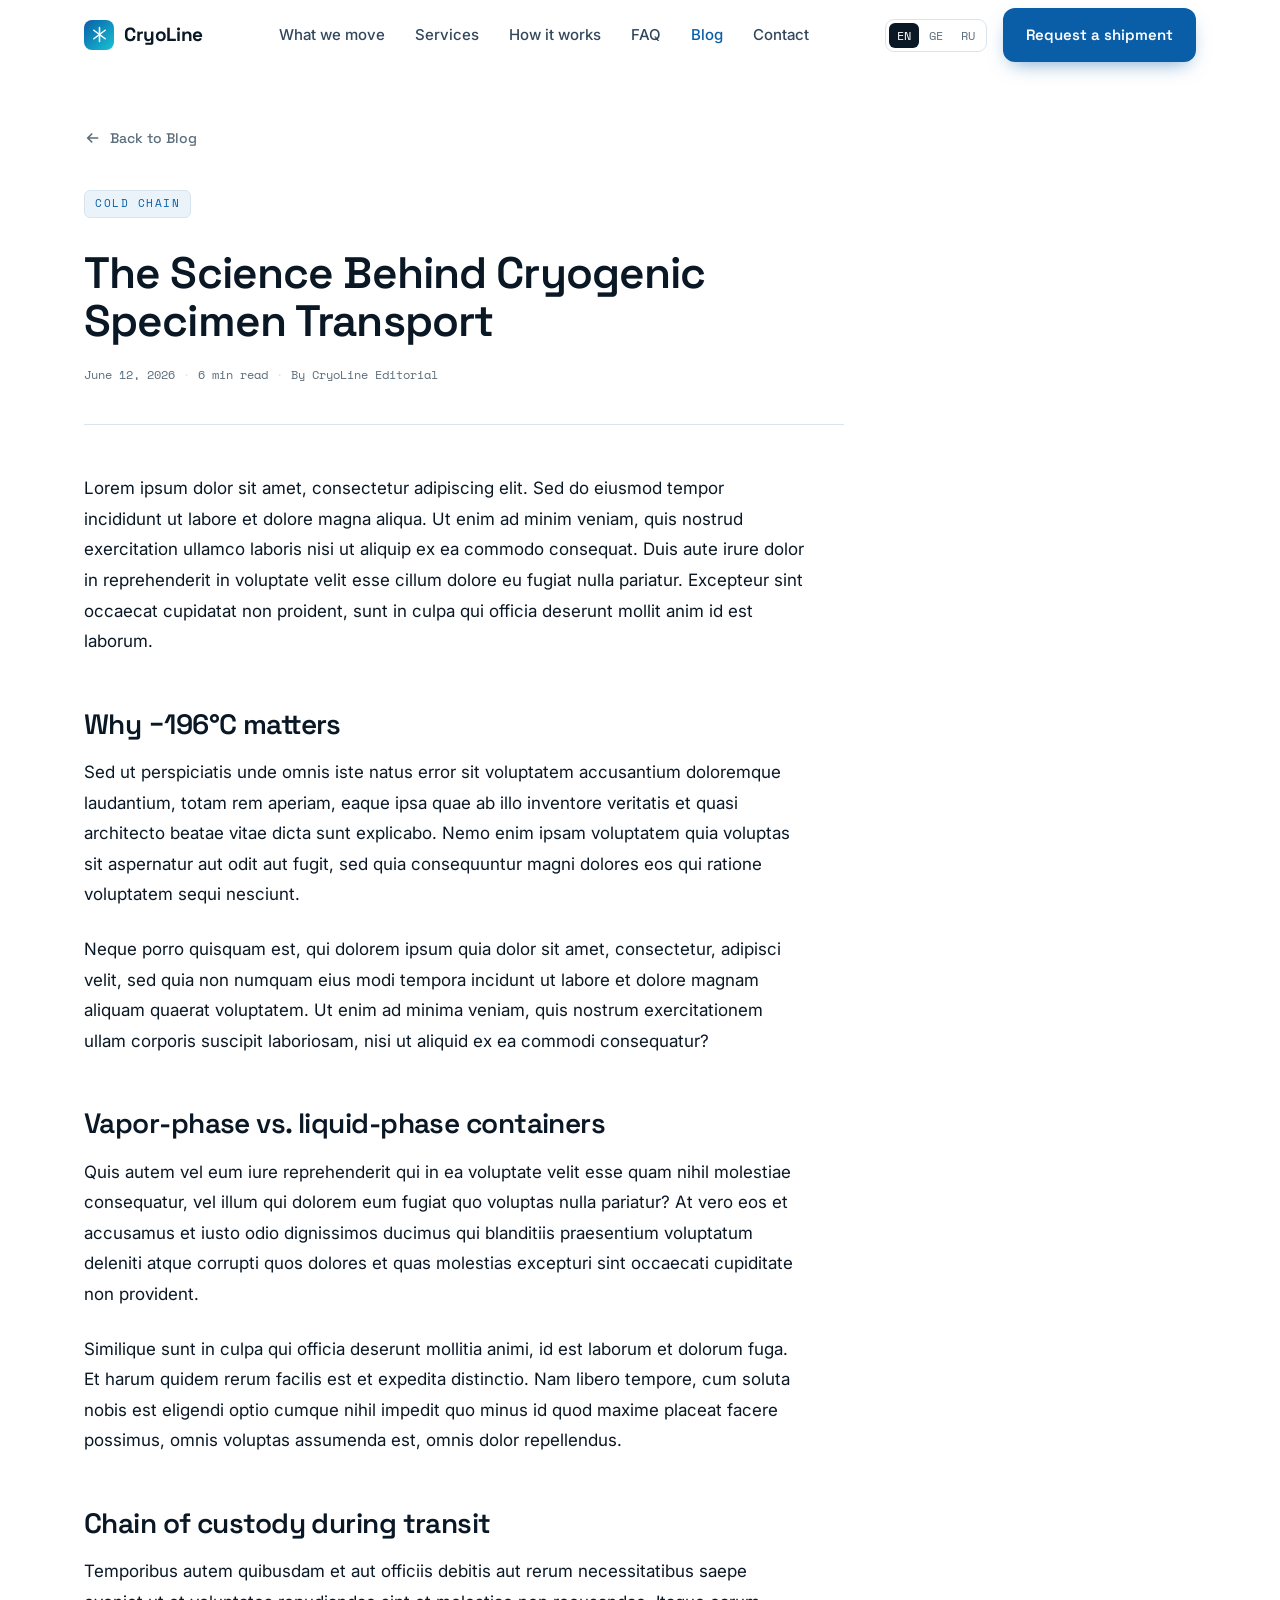
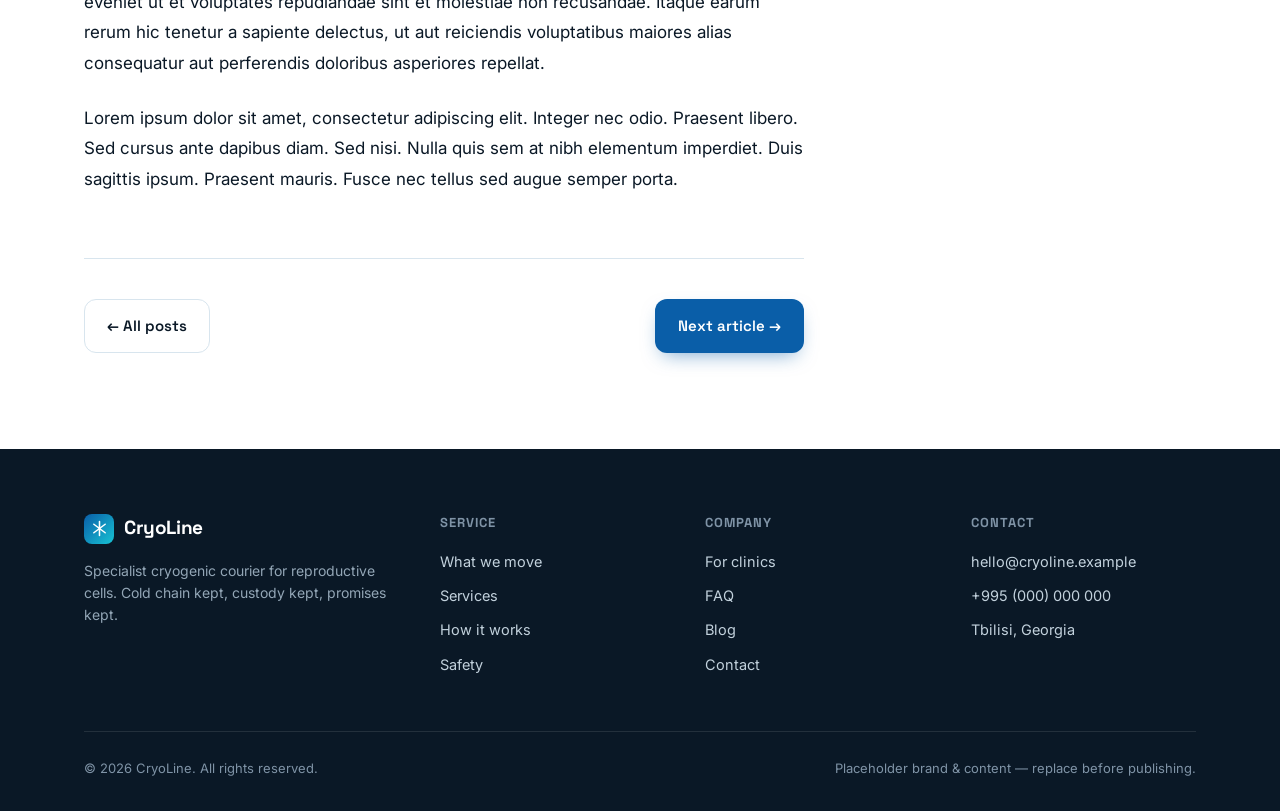
==== blog-post-1.html @ df9ee2a1 "Add blog section — listing page and 2 individual post pages" ====
<!DOCTYPE html>
<html lang="en">
<head>
<meta charset="UTF-8">
<meta name="viewport" content="width=device-width, initial-scale=1.0">
<title>The Science Behind Cryogenic Specimen Transport — CryoLine</title>
<meta name="description" content="An in-depth look at how vapor-phase nitrogen dry shippers maintain −196°C across international borders.">
<link rel="preconnect" href="https://fonts.googleapis.com">
<link rel="preconnect" href="https://fonts.gstatic.com" crossorigin>
<link href="https://fonts.googleapis.com/css2?family=Space+Grotesk:wght@400;500;600;700&family=Inter:wght@400;500;600&family=Space+Mono:wght@400;700&display=swap" rel="stylesheet">
<link rel="stylesheet" href="style.css">
<link rel="stylesheet" href="blog.css">
</head>
<body>

<!-- NAV -->
<header class="nav" id="nav">
  <div class="wrap nav-inner">
    <a href="index.html" class="logo">
      <span class="mark"><svg viewBox="0 0 24 24" fill="none" stroke="#fff" stroke-width="2.2" stroke-linecap="round"><path d="M12 2v20M4 6l16 12M20 6L4 18"/></svg></span>
      CryoLine
    </a>
    <nav class="nav-links" id="navlinks">
      <a href="index.html#move">What we move</a>
      <a href="index.html#services">Services</a>
      <a href="index.html#how">How it works</a>
      <a href="index.html#faq">FAQ</a>
      <a href="blog.html" class="nav-active">Blog</a>
      <a href="index.html#contact">Contact</a>
    </nav>
    <div class="nav-right">
      <div class="lang">
        <button type="button" class="on">EN</button><button type="button">GE</button><button type="button">RU</button>
      </div>
      <a href="index.html#contact" class="btn btn-primary">Request a shipment</a>
      <button type="button" class="burger" id="burger" aria-label="Menu"><span></span><span></span><span></span></button>
    </div>
  </div>
</header>

<!-- POST -->
<main class="post-wrap">
  <div class="wrap">

    <a href="blog.html" class="post-back">
      <svg viewBox="0 0 24 24" fill="none" stroke="currentColor" stroke-width="2.2"><path d="M19 12H5M11 6l-6 6 6 6"/></svg>
      Back to Blog
    </a>

    <header class="post-header">
      <span class="blog-tag">Cold Chain</span>
      <h1>The Science Behind Cryogenic Specimen Transport</h1>
      <div class="blog-meta">
        <span>June 12, 2026</span>
        <span class="meta-sep">·</span>
        <span>6 min read</span>
        <span class="meta-sep">·</span>
        <span>By CryoLine Editorial</span>
      </div>
    </header>

    <div class="post-body">

      <p>Lorem ipsum dolor sit amet, consectetur adipiscing elit. Sed do eiusmod tempor incididunt ut labore et dolore magna aliqua. Ut enim ad minim veniam, quis nostrud exercitation ullamco laboris nisi ut aliquip ex ea commodo consequat. Duis aute irure dolor in reprehenderit in voluptate velit esse cillum dolore eu fugiat nulla pariatur. Excepteur sint occaecat cupidatat non proident, sunt in culpa qui officia deserunt mollit anim id est laborum.</p>

      <h2>Why −196°C matters</h2>

      <p>Sed ut perspiciatis unde omnis iste natus error sit voluptatem accusantium doloremque laudantium, totam rem aperiam, eaque ipsa quae ab illo inventore veritatis et quasi architecto beatae vitae dicta sunt explicabo. Nemo enim ipsam voluptatem quia voluptas sit aspernatur aut odit aut fugit, sed quia consequuntur magni dolores eos qui ratione voluptatem sequi nesciunt.</p>

      <p>Neque porro quisquam est, qui dolorem ipsum quia dolor sit amet, consectetur, adipisci velit, sed quia non numquam eius modi tempora incidunt ut labore et dolore magnam aliquam quaerat voluptatem. Ut enim ad minima veniam, quis nostrum exercitationem ullam corporis suscipit laboriosam, nisi ut aliquid ex ea commodi consequatur?</p>

      <h2>Vapor-phase vs. liquid-phase containers</h2>

      <p>Quis autem vel eum iure reprehenderit qui in ea voluptate velit esse quam nihil molestiae consequatur, vel illum qui dolorem eum fugiat quo voluptas nulla pariatur? At vero eos et accusamus et iusto odio dignissimos ducimus qui blanditiis praesentium voluptatum deleniti atque corrupti quos dolores et quas molestias excepturi sint occaecati cupiditate non provident.</p>

      <p>Similique sunt in culpa qui officia deserunt mollitia animi, id est laborum et dolorum fuga. Et harum quidem rerum facilis est et expedita distinctio. Nam libero tempore, cum soluta nobis est eligendi optio cumque nihil impedit quo minus id quod maxime placeat facere possimus, omnis voluptas assumenda est, omnis dolor repellendus.</p>

      <h2>Chain of custody during transit</h2>

      <p>Temporibus autem quibusdam et aut officiis debitis aut rerum necessitatibus saepe eveniet ut et voluptates repudiandae sint et molestiae non recusandae. Itaque earum rerum hic tenetur a sapiente delectus, ut aut reiciendis voluptatibus maiores alias consequatur aut perferendis doloribus asperiores repellat.</p>

      <p>Lorem ipsum dolor sit amet, consectetur adipiscing elit. Integer nec odio. Praesent libero. Sed cursus ante dapibus diam. Sed nisi. Nulla quis sem at nibh elementum imperdiet. Duis sagittis ipsum. Praesent mauris. Fusce nec tellus sed augue semper porta.</p>

    </div>

    <div class="post-footer-nav">
      <a href="blog.html" class="btn btn-ghost">← All posts</a>
      <a href="blog-post-2.html" class="btn btn-primary">Next article →</a>
    </div>

  </div>
</main>

<!-- FOOTER -->
<footer>
  <div class="wrap">
    <div class="foot-top">
      <div class="foot-brand">
        <a href="index.html" class="logo"><span class="mark"><svg viewBox="0 0 24 24" fill="none" stroke="#fff" stroke-width="2.2" stroke-linecap="round"><path d="M12 2v20M4 6l16 12M20 6L4 18"/></svg></span>CryoLine</a>
        <p>Specialist cryogenic courier for reproductive cells. Cold chain kept, custody kept, promises kept.</p>
      </div>
      <div class="foot-col">
        <h4>Service</h4>
        <a href="index.html#move">What we move</a><a href="index.html#services">Services</a><a href="index.html#how">How it works</a><a href="index.html#safety">Safety</a>
      </div>
      <div class="foot-col">
        <h4>Company</h4>
        <a href="index.html#partner">For clinics</a><a href="index.html#faq">FAQ</a><a href="blog.html">Blog</a><a href="index.html#contact">Contact</a>
      </div>
      <div class="foot-col">
        <h4>Contact</h4>
        <a href="mailto:hello@cryoline.example">hello@cryoline.example</a><a href="#">+995 (000) 000 000</a><a href="#">Tbilisi, Georgia</a>
      </div>
    </div>
    <div class="foot-bot">
      <span>© 2026 CryoLine. All rights reserved.</span>
      <span>Placeholder brand &amp; content — replace before publishing.</span>
    </div>
  </div>
</footer>

<script src="script.js"></script>
</body>
</html>
---- style.css ----
:root{
  --ink:#0A1826;
  --navy:#0E2740;
  --blue:#0A5EA8;
  --blue-600:#0a4f8f;
  --cyan:#17C3D4;
  --green:#17B26A;
  --ice:#EAF3F9;
  --ice-2:#F5FAFD;
  --line:#D8E5EE;
  --muted:#5C6E7C;
  --white:#ffffff;
  --shadow:0 1px 2px rgba(10,24,38,.04), 0 12px 32px -12px rgba(10,24,38,.14);
  --shadow-lg:0 24px 60px -24px rgba(10,24,38,.35);
  --r:16px;
  --maxw:1160px;
  --sans:'Inter',system-ui,-apple-system,sans-serif;
  --disp:'Space Grotesk',var(--sans);
  --mono:'Space Mono',ui-monospace,monospace;
}
*{box-sizing:border-box;margin:0;padding:0}
html{scroll-behavior:smooth}
@media (prefers-reduced-motion:reduce){html{scroll-behavior:auto}*{animation:none!important;transition:none!important}}
body{font-family:var(--sans);color:var(--ink);background:var(--white);line-height:1.6;-webkit-font-smoothing:antialiased}
a{color:inherit;text-decoration:none}
img{max-width:100%;display:block}
.wrap{max-width:var(--maxw);margin:0 auto;padding:0 24px}
.section{padding:96px 0}
.eyebrow{font-family:var(--mono);font-size:12px;letter-spacing:.16em;text-transform:uppercase;color:var(--blue);display:inline-flex;align-items:center;gap:8px}
.eyebrow::before{content:"";width:22px;height:1px;background:var(--cyan)}
h1,h2,h3{font-family:var(--disp);font-weight:600;line-height:1.08;letter-spacing:-.02em;color:var(--ink)}
h2{font-size:clamp(28px,4vw,42px)}
.lead{font-size:19px;color:var(--muted);max-width:56ch}
.btn{display:inline-flex;align-items:center;gap:9px;font-family:var(--disp);font-weight:600;font-size:15px;padding:14px 22px;border-radius:12px;border:1px solid transparent;cursor:pointer;transition:transform .15s ease,box-shadow .2s ease,background .2s ease;white-space:nowrap}
.btn:focus-visible{outline:3px solid var(--cyan);outline-offset:2px}
.btn-primary{background:var(--blue);color:#fff;box-shadow:0 8px 20px -8px rgba(10,94,168,.6)}
.btn-primary:hover{background:var(--blue-600);transform:translateY(-1px)}
.btn-ghost{background:transparent;color:var(--ink);border-color:var(--line)}
.btn-ghost:hover{border-color:var(--blue);color:var(--blue)}
.btn-lg{padding:16px 26px;font-size:16px}

/* NAV */
header.nav{position:sticky;top:0;z-index:50;background:rgba(255,255,255,.72);backdrop-filter:blur(14px);border-bottom:1px solid transparent;transition:border-color .3s,box-shadow .3s}
header.nav.scrolled{border-color:var(--line);box-shadow:0 6px 24px -18px rgba(10,24,38,.4)}
.nav-inner{display:flex;align-items:center;justify-content:space-between;height:70px}
.logo{display:flex;align-items:center;gap:10px;font-family:var(--disp);font-weight:700;font-size:19px;letter-spacing:-.02em}
.logo .mark{width:30px;height:30px;border-radius:8px;background:linear-gradient(135deg,var(--blue),var(--cyan));display:grid;place-items:center;flex:none}
.logo .mark svg{width:17px;height:17px}
.nav-links{display:flex;align-items:center;gap:30px}
.nav-links a{font-size:15px;font-weight:500;color:var(--navy);opacity:.85;transition:opacity .2s}
.nav-links a:hover{opacity:1;color:var(--blue)}
.nav-right{display:flex;align-items:center;gap:16px}
.lang{display:flex;gap:2px;font-family:var(--mono);font-size:12px;border:1px solid var(--line);border-radius:9px;padding:3px;background:#fff}
.lang button{font-family:var(--mono);font-size:12px;border:0;background:transparent;color:var(--muted);padding:4px 8px;border-radius:6px;cursor:pointer}
.lang button.on{background:var(--ink);color:#fff}
.burger{display:none;background:none;border:1px solid var(--line);border-radius:10px;width:42px;height:42px;cursor:pointer}
.burger span{display:block;width:18px;height:2px;background:var(--ink);margin:3px auto;transition:.25s}

/* HERO */
.hero{position:relative;background:
    radial-gradient(120% 90% at 85% -10%, rgba(23,195,212,.10), transparent 55%),
    linear-gradient(180deg,#fff, var(--ice-2));overflow:hidden}
.hero .wrap{display:grid;grid-template-columns:1.05fr .95fr;gap:56px;align-items:center;padding-top:80px;padding-bottom:96px}
.hero h1{font-size:clamp(34px,5.2vw,60px)}
.hero h1 em{font-style:normal;color:var(--blue);position:relative}
.hero p.lead{margin-top:22px}
.hero-cta{display:flex;gap:14px;margin-top:32px;flex-wrap:wrap}
.trust{display:flex;gap:26px;margin-top:38px;flex-wrap:wrap}
.trust .t{display:flex;align-items:center;gap:9px;font-size:13.5px;font-weight:500;color:var(--navy)}
.trust .t svg{width:18px;height:18px;color:var(--green);flex:none}

/* Instrument card (signature) */
.instrument{background:var(--ink);border-radius:22px;padding:26px;color:#fff;box-shadow:var(--shadow-lg);position:relative;overflow:hidden}
.instrument::after{content:"";position:absolute;inset:0;background:radial-gradient(80% 60% at 80% 0%,rgba(23,195,212,.16),transparent 60%);pointer-events:none}
.inst-top{display:flex;justify-content:space-between;align-items:center;font-family:var(--mono);font-size:11px;letter-spacing:.14em;color:#7f93a6;text-transform:uppercase}
.pill-live{display:inline-flex;align-items:center;gap:7px;color:#9fe9c4}
.dot{width:7px;height:7px;border-radius:50%;background:var(--green);box-shadow:0 0 0 0 rgba(23,178,106,.6);animation:pulse 2s infinite}
@keyframes pulse{0%{box-shadow:0 0 0 0 rgba(23,178,106,.55)}70%{box-shadow:0 0 0 9px rgba(23,178,106,0)}100%{box-shadow:0 0 0 0 rgba(23,178,106,0)}}
.readout{margin:20px 0 6px;display:flex;align-items:baseline;gap:12px}
.readout .temp{font-family:var(--mono);font-weight:700;font-size:clamp(38px,7vw,56px);letter-spacing:-.02em;color:#eafcff}
.readout .unit{font-family:var(--mono);color:#7f93a6;font-size:14px}
.inst-sub{font-family:var(--mono);font-size:12px;color:#8aa0b2}
.chart{margin:18px 0 14px}
.chart svg{width:100%;height:64px;display:block}
.spark{fill:none;stroke:var(--cyan);stroke-width:2.5;stroke-linecap:round;stroke-linejoin:round;filter:drop-shadow(0 0 6px rgba(23,195,212,.5))}
.spark-draw{stroke-dasharray:1000;stroke-dashoffset:1000;animation:draw 2.2s ease forwards .3s}
@keyframes draw{to{stroke-dashoffset:0}}
.waypts{display:flex;justify-content:space-between;border-top:1px solid rgba(255,255,255,.08);padding-top:16px;margin-top:4px}
.waypts .wp{font-family:var(--mono);font-size:10.5px;color:#7f93a6;text-align:center;flex:1;position:relative}
.waypts .wp b{display:block;color:#dfeaf2;font-size:11px;letter-spacing:.04em;margin-top:3px}
.waypts .wp::before{content:"";position:absolute;top:-10px;left:50%;transform:translateX(-50%);width:8px;height:8px;border-radius:50%;background:var(--cyan);box-shadow:0 0 0 3px rgba(23,195,212,.18)}

/* STATS strip */
.stats{background:var(--ink);color:#fff}
.stats .wrap{display:grid;grid-template-columns:repeat(4,1fr);gap:24px;padding:40px 24px}
.stat b{font-family:var(--disp);font-size:clamp(28px,4vw,40px);font-weight:700;letter-spacing:-.02em;display:block}
.stat b .u{color:var(--cyan)}
.stat span{font-size:13.5px;color:#93a6b6}

/* SECTION HEAD */
.shead{max-width:640px;margin-bottom:52px}
.shead h2{margin-top:16px}
.shead p{margin-top:16px;color:var(--muted);font-size:18px}
.center{margin-left:auto;margin-right:auto;text-align:center}

/* WHAT WE MOVE */
.move-grid{display:grid;grid-template-columns:repeat(3,1fr);gap:22px}
.move-card{background:#fff;border:1px solid var(--line);border-radius:var(--r);padding:28px;transition:transform .2s,box-shadow .2s,border-color .2s}
.move-card:hover{transform:translateY(-4px);box-shadow:var(--shadow);border-color:transparent}
.move-card .ic{width:52px;height:52px;border-radius:13px;background:var(--ice);display:grid;place-items:center;margin-bottom:18px;color:var(--blue)}
.move-card .ic svg{width:26px;height:26px}
.move-card h3{font-size:20px;margin-bottom:8px}
.move-card p{color:var(--muted);font-size:15px}
.move-card .spec{font-family:var(--mono);font-size:12px;color:var(--blue);margin-top:14px;padding-top:14px;border-top:1px solid var(--line)}

/* SERVICES */
.services{background:var(--ice-2)}
.svc-grid{display:grid;grid-template-columns:repeat(3,1fr);gap:1px;background:var(--line);border:1px solid var(--line);border-radius:var(--r);overflow:hidden}
.svc{background:#fff;padding:34px 30px;transition:background .2s}
.svc:hover{background:var(--ice-2)}
.svc .ic{color:var(--blue);margin-bottom:16px}
.svc .ic svg{width:28px;height:28px}
.svc h3{font-size:18px;margin-bottom:8px}
.svc p{color:var(--muted);font-size:14.5px}

/* HOW IT WORKS */
.steps{display:grid;grid-template-columns:repeat(5,1fr);gap:0;position:relative}
.steps::before{content:"";position:absolute;top:26px;left:8%;right:8%;height:2px;background:linear-gradient(90deg,var(--blue),var(--cyan));opacity:.35}
.step{position:relative;padding:0 14px;text-align:center}
.step .num{width:54px;height:54px;border-radius:50%;background:#fff;border:2px solid var(--blue);color:var(--blue);font-family:var(--mono);font-weight:700;font-size:18px;display:grid;place-items:center;margin:0 auto 20px;position:relative;z-index:1}
.step h3{font-size:16.5px;margin-bottom:7px}
.step p{font-size:13.5px;color:var(--muted)}

/* SAFETY (dark) */
.safety{background:var(--ink);color:#fff}
.safety .eyebrow{color:var(--cyan)}
.safety .eyebrow::before{background:var(--cyan)}
.safety h2{color:#fff}
.safety .shead p{color:#9fb2c1}
.safe-grid{display:grid;grid-template-columns:repeat(3,1fr);gap:20px;margin-top:8px}
.safe-card{background:rgba(255,255,255,.04);border:1px solid rgba(255,255,255,.09);border-radius:var(--r);padding:28px}
.safe-card .tag{font-family:var(--mono);font-size:11px;letter-spacing:.12em;color:var(--cyan);text-transform:uppercase}
.safe-card h3{color:#fff;font-size:19px;margin:12px 0 10px}
.safe-card p{color:#9fb2c1;font-size:14.5px}
.safe-card ul{list-style:none;margin-top:14px;display:grid;gap:9px}
.safe-card li{font-size:13.5px;color:#c7d5e0;display:flex;gap:9px;align-items:flex-start}
.safe-card li svg{width:16px;height:16px;color:var(--cyan);flex:none;margin-top:3px}

/* FAQ */
.faq-list{max-width:820px;margin:0 auto;border-top:1px solid var(--line)}
.faq-item{border-bottom:1px solid var(--line)}
.faq-q{width:100%;text-align:left;background:none;border:0;cursor:pointer;padding:24px 4px;display:flex;justify-content:space-between;align-items:center;gap:20px;font-family:var(--disp);font-weight:600;font-size:18px;color:var(--ink)}
.faq-q:focus-visible{outline:2px solid var(--cyan);outline-offset:2px;border-radius:6px}
.faq-q .chev{flex:none;width:24px;height:24px;border-radius:50%;border:1px solid var(--line);display:grid;place-items:center;transition:transform .25s,background .2s,border-color .2s}
.faq-item.open .chev{transform:rotate(45deg);background:var(--blue);border-color:var(--blue);color:#fff}
.faq-q .chev svg{width:13px;height:13px}
.faq-a{max-height:0;overflow:hidden;transition:max-height .3s ease}
.faq-a p{padding:0 4px 24px;color:var(--muted);font-size:15.5px;max-width:70ch}

/* PARTNER */
.partner{background:linear-gradient(135deg,var(--navy),var(--ink));color:#fff;border-radius:24px;padding:56px;display:grid;grid-template-columns:1.1fr .9fr;gap:44px;align-items:center;position:relative;overflow:hidden}
.partner::before{content:"";position:absolute;right:-60px;top:-60px;width:280px;height:280px;border-radius:50%;background:radial-gradient(circle,rgba(23,195,212,.22),transparent 70%)}
.partner h2{color:#fff}
.partner p{color:#a9bccb;margin-top:16px;font-size:17px}
.partner-list{display:grid;gap:14px}
.partner-list .pl{display:flex;gap:13px;align-items:flex-start;background:rgba(255,255,255,.05);border:1px solid rgba(255,255,255,.09);border-radius:12px;padding:16px 18px}
.partner-list .pl svg{width:20px;height:20px;color:var(--cyan);flex:none;margin-top:2px}
.partner-list .pl b{display:block;font-family:var(--disp);font-size:15px}
.partner-list .pl span{font-size:13.5px;color:#a9bccb}

/* LOGOS */
.logos{padding:56px 0;border-top:1px solid var(--line);border-bottom:1px solid var(--line)}
.logos p{text-align:center;font-family:var(--mono);font-size:12px;letter-spacing:.14em;text-transform:uppercase;color:var(--muted);margin-bottom:28px}
.logo-row{display:flex;justify-content:center;align-items:center;gap:52px;flex-wrap:wrap;opacity:.55}
.logo-row span{font-family:var(--disp);font-weight:600;font-size:19px;color:var(--navy);letter-spacing:-.01em}

/* CONTACT */
.contact-grid{display:grid;grid-template-columns:.9fr 1.1fr;gap:56px;align-items:start}
.contact-info h2{margin:16px 0 18px}
.contact-info .lead{margin-bottom:32px}
.cinfo{display:grid;gap:18px}
.cinfo .ci{display:flex;gap:15px;align-items:flex-start}
.cinfo .ci .ic{width:44px;height:44px;border-radius:11px;background:var(--ice);display:grid;place-items:center;color:var(--blue);flex:none}
.cinfo .ci .ic svg{width:20px;height:20px}
.cinfo .ci b{font-family:var(--disp);font-size:15px;display:block}
.cinfo .ci span{color:var(--muted);font-size:14.5px}
form.card{background:#fff;border:1px solid var(--line);border-radius:20px;padding:34px;box-shadow:var(--shadow)}
.frow{display:grid;grid-template-columns:1fr 1fr;gap:16px}
.field{margin-bottom:16px}
.field label{font-size:13px;font-weight:600;color:var(--navy);display:block;margin-bottom:7px}
.field input,.field select,.field textarea{width:100%;font-family:var(--sans);font-size:15px;padding:13px 14px;border:1px solid var(--line);border-radius:11px;background:var(--ice-2);color:var(--ink);transition:border-color .2s,box-shadow .2s}
.field input:focus,.field select:focus,.field textarea:focus{outline:none;border-color:var(--blue);box-shadow:0 0 0 3px rgba(10,94,168,.12);background:#fff}
.field textarea{resize:vertical;min-height:110px}
.form-note{font-size:12.5px;color:var(--muted);margin-top:8px;text-align:center}
.form-ok{display:none;text-align:center;padding:16px;background:rgba(23,178,106,.08);border:1px solid rgba(23,178,106,.3);border-radius:12px;color:#0f7a48;font-weight:500;font-size:14.5px;margin-top:8px}

/* FOOTER */
footer{background:var(--ink);color:#fff;padding:64px 0 32px}
.foot-top{display:grid;grid-template-columns:1.4fr 1fr 1fr 1fr;gap:40px;padding-bottom:44px;border-bottom:1px solid rgba(255,255,255,.1)}
.foot-brand .logo{color:#fff;margin-bottom:16px}
.foot-brand p{color:#93a6b6;font-size:14px;max-width:34ch}
.foot-col h4{font-family:var(--disp);font-size:13px;letter-spacing:.08em;text-transform:uppercase;color:#7f93a6;margin-bottom:16px}
.foot-col a{display:block;color:#c2d1dc;font-size:14.5px;margin-bottom:11px;transition:color .2s}
.foot-col a:hover{color:var(--cyan)}
.foot-bot{display:flex;justify-content:space-between;align-items:center;padding-top:26px;font-size:13px;color:#7f93a6;flex-wrap:wrap;gap:12px}

/* FLOAT CHAT */
.float-chat{position:fixed;right:22px;bottom:22px;z-index:60;display:flex;flex-direction:column;gap:12px;align-items:flex-end}
.fc-btn{width:56px;height:56px;border-radius:50%;display:grid;place-items:center;box-shadow:var(--shadow-lg);cursor:pointer;border:0;transition:transform .2s}
.fc-btn:hover{transform:scale(1.08)}
.fc-btn svg{width:26px;height:26px;color:#fff}
.fc-wa{background:#25D366}
.fc-tg{background:#2AABEE}

/* reveal */
.reveal{opacity:0;transform:translateY(22px);transition:opacity .6s ease,transform .6s ease}
.reveal.in{opacity:1;transform:none}

/* RESPONSIVE */
@media(max-width:960px){
  .hero .wrap{grid-template-columns:1fr;gap:40px;padding-top:56px}
  .instrument{max-width:460px}
  .stats .wrap{grid-template-columns:1fr 1fr;gap:32px 20px}
  .move-grid,.svc-grid{grid-template-columns:1fr 1fr}
  .steps{grid-template-columns:1fr 1fr;gap:36px 20px}
  .steps::before{display:none}
  .safe-grid{grid-template-columns:1fr}
  .partner{grid-template-columns:1fr;padding:40px 30px}
  .contact-grid{grid-template-columns:1fr;gap:40px}
  .foot-top{grid-template-columns:1fr 1fr;gap:32px}
}
@media(max-width:640px){
  .section{padding:64px 0}
  .nav-links{display:none}
  .nav-right .lang{display:none}
  .burger{display:block}
  .nav-links.mobile-open{display:flex;position:absolute;top:70px;left:0;right:0;flex-direction:column;background:#fff;padding:20px 24px;gap:18px;border-bottom:1px solid var(--line);box-shadow:var(--shadow)}
  .move-grid,.svc-grid,.steps{grid-template-columns:1fr}
  .svc-grid{gap:1px}
  .frow{grid-template-columns:1fr}
  .foot-top{grid-template-columns:1fr}
  .partner{padding:32px 22px}
}
---- blog.css ----
/* NAV active state */
.nav-active{color:var(--blue)!important;opacity:1!important}

/* BLOG PAGE HERO */
.blog-page-hero{
  background:linear-gradient(180deg,#fff,var(--ice-2));
  border-bottom:1px solid var(--line);
  padding:72px 0 56px;
}
.blog-page-hero h1{
  font-size:clamp(32px,5vw,52px);
  margin-top:16px;
  margin-bottom:18px;
}
.blog-page-hero .lead{margin-top:0}

/* BLOG LIST */
.blog-list-section{padding:64px 0 96px}

.blog-row{
  display:grid;
  grid-template-columns:1fr 1.4fr;
  gap:48px;
  align-items:start;
  padding:48px 0;
}

.blog-tag{
  display:inline-block;
  font-family:var(--mono);
  font-size:11px;
  letter-spacing:.14em;
  text-transform:uppercase;
  color:var(--blue);
  background:var(--ice);
  border:1px solid var(--line);
  border-radius:6px;
  padding:4px 10px;
  margin-bottom:16px;
}

.blog-post-title{
  font-size:clamp(18px,2.4vw,26px);
  line-height:1.2;
  margin-bottom:14px;
}
.blog-post-title a{
  color:var(--ink);
  transition:color .2s;
}
.blog-post-title a:hover{color:var(--blue)}

.blog-meta{
  display:flex;
  align-items:center;
  gap:8px;
  font-family:var(--mono);
  font-size:12px;
  color:var(--muted);
}
.meta-sep{color:var(--line)}

.blog-excerpt-col p{
  color:var(--muted);
  font-size:16px;
  line-height:1.7;
  margin-bottom:24px;
}

.blog-read-more{
  display:inline-flex;
  align-items:center;
  gap:8px;
  font-family:var(--disp);
  font-weight:600;
  font-size:14.5px;
  color:var(--blue);
  transition:gap .2s;
}
.blog-read-more:hover{gap:12px}
.blog-read-more svg{width:17px;height:17px}

.blog-divider{
  height:1px;
  background:var(--line);
}

/* INDIVIDUAL POST */
.post-wrap{padding:56px 0 96px}

.post-back{
  display:inline-flex;
  align-items:center;
  gap:8px;
  font-family:var(--disp);
  font-weight:500;
  font-size:14px;
  color:var(--muted);
  margin-bottom:40px;
  transition:color .2s;
}
.post-back:hover{color:var(--blue)}
.post-back svg{width:18px;height:18px}

.post-header{
  max-width:760px;
  margin-bottom:48px;
  padding-bottom:40px;
  border-bottom:1px solid var(--line);
}
.post-header h1{
  font-size:clamp(26px,4vw,44px);
  margin:16px 0 20px;
}

.post-body{
  max-width:720px;
}
.post-body p{
  font-size:17px;
  line-height:1.8;
  color:var(--ink);
  margin-bottom:24px;
}
.post-body h2{
  font-size:clamp(20px,2.6vw,28px);
  margin:44px 0 18px;
  padding-top:8px;
}

.post-footer-nav{
  max-width:720px;
  display:flex;
  justify-content:space-between;
  gap:16px;
  margin-top:64px;
  padding-top:40px;
  border-top:1px solid var(--line);
}

/* RESPONSIVE */
@media(max-width:768px){
  .blog-row{
    grid-template-columns:1fr;
    gap:24px;
    padding:36px 0;
  }
  .post-footer-nav{flex-direction:column}
  .post-footer-nav .btn{justify-content:center}
}
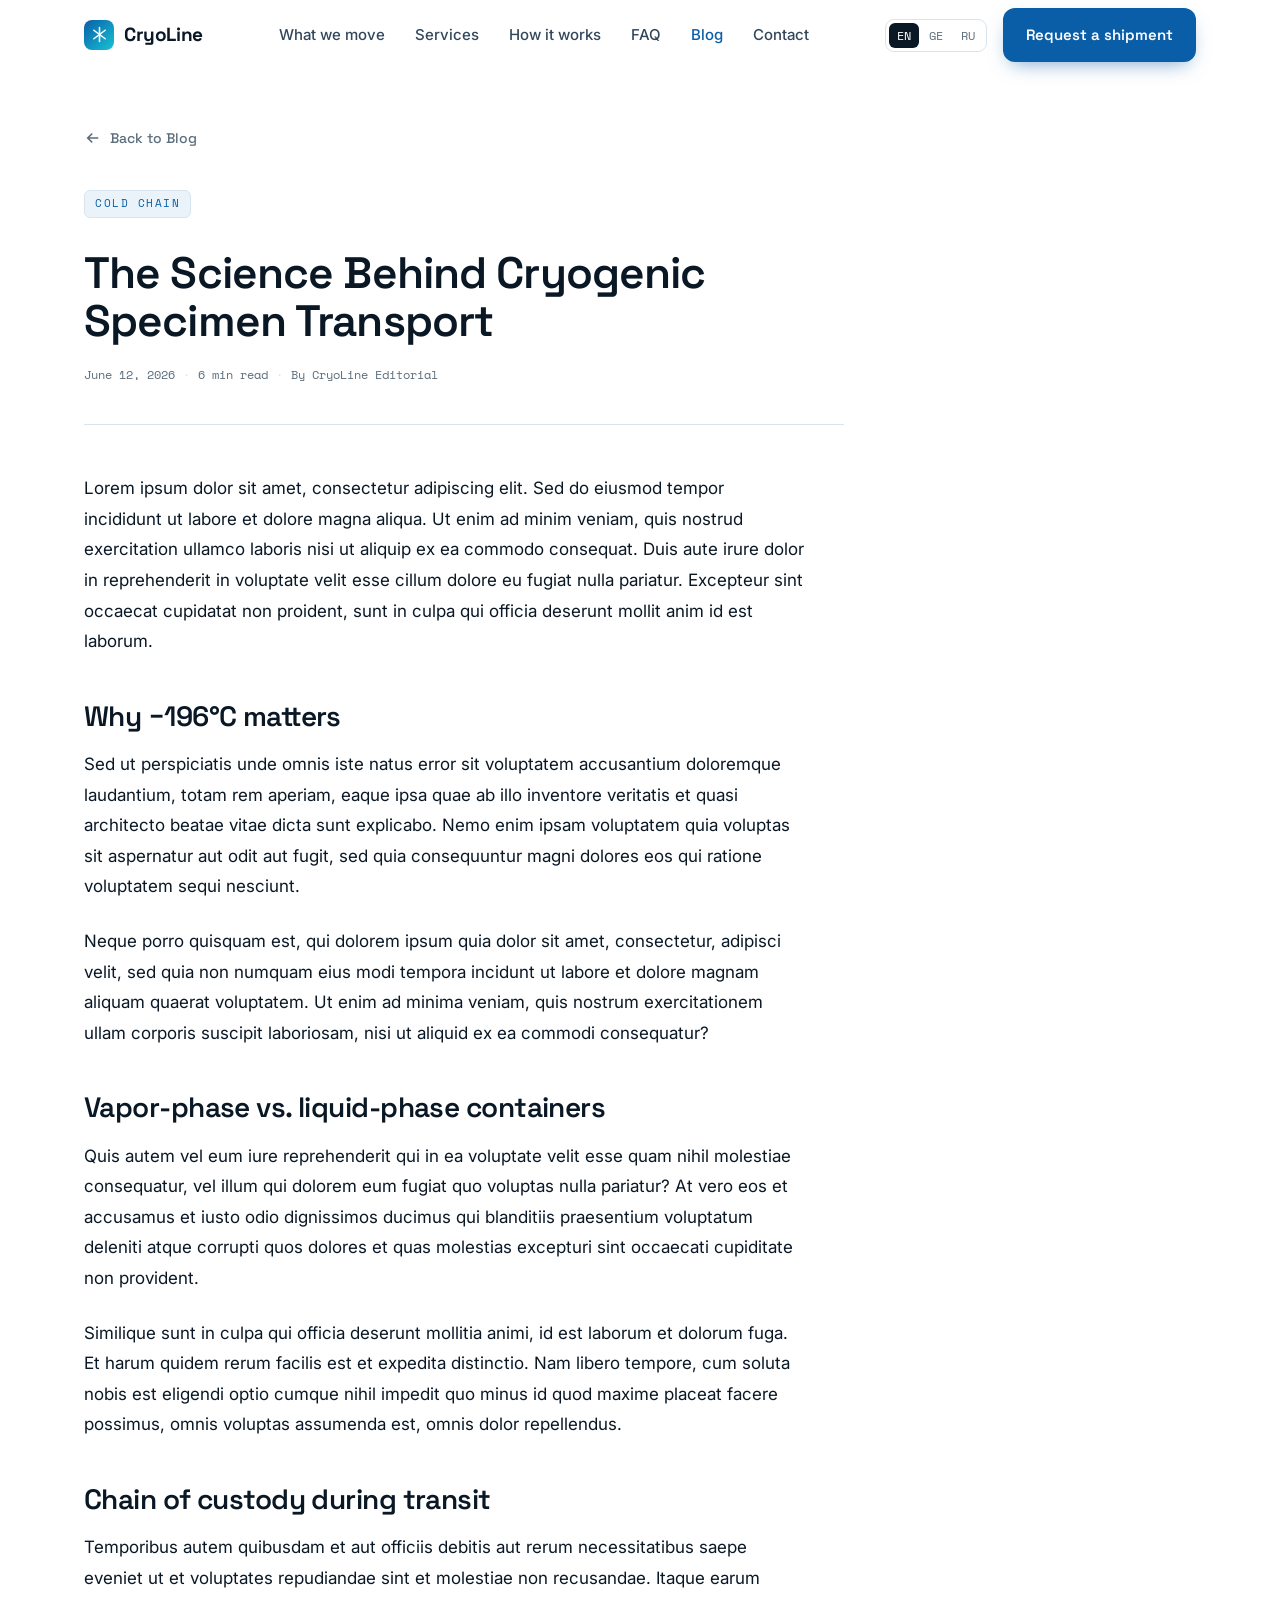
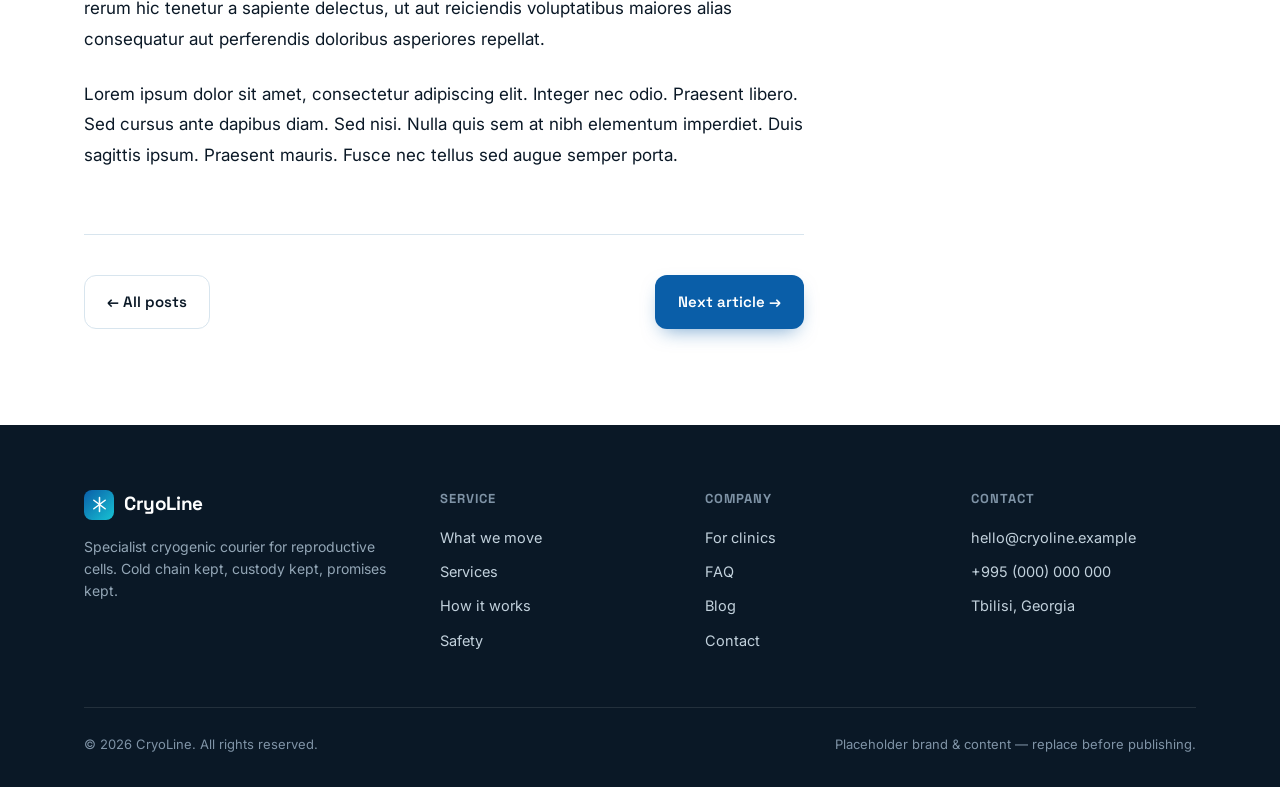
==== commit 615a5e59: "Add SVG favicon matching logo mark" ====
--- a/blog-post-1.html
+++ b/blog-post-1.html
@@ -4,6 +4,7 @@
 <meta charset="UTF-8">
 <meta name="viewport" content="width=device-width, initial-scale=1.0">
 <title>The Science Behind Cryogenic Specimen Transport — CryoLine</title>
+<link rel="icon" type="image/svg+xml" href="favicon.svg">
 <meta name="description" content="An in-depth look at how vapor-phase nitrogen dry shippers maintain −196°C across international borders.">
 <link rel="preconnect" href="https://fonts.googleapis.com">
 <link rel="preconnect" href="https://fonts.gstatic.com" crossorigin>
--- a/blog.css
+++ b/blog.css
@@ -1,91 +1,186 @@
 /* NAV active state */
 .nav-active{color:var(--blue)!important;opacity:1!important}
 
-/* BLOG PAGE HERO */
-.blog-page-hero{
-  background:linear-gradient(180deg,#fff,var(--ice-2));
+/* ─── BLOG SECTION ─── */
+.blog-section{padding:80px 0 96px}
+
+.blog-section-head{margin-bottom:40px}
+
+.blog-headline{
+  font-size:clamp(26px,3.8vw,46px);
+  margin-top:14px;
+  line-height:1.1;
+}
+
+/* ─── TWO-PANEL SPLIT ─── */
+.blog-split{
+  display:grid;
+  grid-template-columns:1fr 2.2fr;
+  border:1px solid var(--line);
+  border-radius:var(--r);
+  overflow:hidden;
+}
+
+/* ─── LEFT PANEL ─── */
+.blog-left{
+  background:var(--ice-2);
+  border-right:1px solid var(--line);
+  padding:28px 0;
+}
+
+.panel-label{
+  display:block;
+  font-family:var(--mono);
+  font-size:10.5px;
+  letter-spacing:.18em;
+  text-transform:uppercase;
+  color:var(--muted);
+  padding:0 24px 16px;
   border-bottom:1px solid var(--line);
-  padding:72px 0 56px;
-}
-.blog-page-hero h1{
-  font-size:clamp(32px,5vw,52px);
-  margin-top:16px;
-  margin-bottom:18px;
-}
-.blog-page-hero .lead{margin-top:0}
-
-/* BLOG LIST */
-.blog-list-section{padding:64px 0 96px}
-
-.blog-row{
-  display:grid;
-  grid-template-columns:1fr 1.4fr;
-  gap:48px;
-  align-items:start;
-  padding:48px 0;
-}
-
-.blog-tag{
-  display:inline-block;
+  margin-bottom:8px;
+}
+
+.blog-nav-list{
+  display:flex;
+  flex-direction:column;
+}
+
+.blog-nav-btn{
+  text-align:left;
+  background:none;
+  border:none;
+  border-left:3px solid transparent;
+  padding:14px 24px 14px 21px;
+  font-family:var(--sans);
+  font-size:14px;
+  font-weight:500;
+  color:var(--muted);
+  cursor:pointer;
+  line-height:1.4;
+  transition:color .18s, background .18s, border-color .18s;
+}
+.blog-nav-btn:hover{
+  color:var(--ink);
+  background:rgba(10,94,168,.04);
+}
+.blog-nav-btn.active{
+  color:var(--blue);
+  border-left-color:var(--blue);
+  background:rgba(10,94,168,.06);
+  font-weight:600;
+}
+
+/* ─── RIGHT PANEL ─── */
+.blog-right{
+  background:#fff;
+  position:relative;
+}
+
+.blog-preview{
+  display:none;
+  padding:36px 40px 40px;
+}
+.blog-preview.active{display:block}
+
+.prev-cat{
+  display:block;
   font-family:var(--mono);
   font-size:11px;
-  letter-spacing:.14em;
+  letter-spacing:.16em;
   text-transform:uppercase;
   color:var(--blue);
+  margin-bottom:14px;
+}
+
+.prev-title{
+  font-family:var(--disp);
+  font-size:clamp(20px,2.4vw,28px);
+  font-weight:600;
+  letter-spacing:-.02em;
+  line-height:1.15;
+  color:var(--ink);
+  margin-bottom:10px;
+}
+
+.prev-sub{
+  font-size:15px;
+  color:var(--muted);
+  font-style:italic;
+  line-height:1.6;
+  margin-bottom:22px;
+}
+
+/* Stat highlight box */
+.prev-stat{
+  display:flex;
+  align-items:baseline;
+  gap:14px;
   background:var(--ice);
-  border:1px solid var(--line);
-  border-radius:6px;
-  padding:4px 10px;
-  margin-bottom:16px;
-}
-
-.blog-post-title{
-  font-size:clamp(18px,2.4vw,26px);
-  line-height:1.2;
-  margin-bottom:14px;
-}
-.blog-post-title a{
-  color:var(--ink);
-  transition:color .2s;
-}
-.blog-post-title a:hover{color:var(--blue)}
-
-.blog-meta{
+  border-left:3px solid var(--cyan);
+  border-radius:0 10px 10px 0;
+  padding:14px 18px;
+  margin-bottom:20px;
+}
+.prev-stat strong{
+  font-family:var(--mono);
+  font-size:clamp(22px,3vw,30px);
+  font-weight:700;
+  color:var(--ink);
+  white-space:nowrap;
+}
+.prev-stat span{
+  font-size:13.5px;
+  color:var(--muted);
+  line-height:1.4;
+}
+
+/* Metadata row */
+.prev-meta{
   display:flex;
   align-items:center;
   gap:8px;
   font-family:var(--mono);
   font-size:12px;
   color:var(--muted);
+  margin-bottom:24px;
 }
 .meta-sep{color:var(--line)}
 
-.blog-excerpt-col p{
-  color:var(--muted);
-  font-size:16px;
+/* Body preview with fade */
+.prev-body{
+  position:relative;
+  max-height:180px;
+  overflow:hidden;
+  margin-bottom:28px;
+}
+
+.prev-label{
+  font-family:var(--mono);
+  font-size:10.5px;
+  letter-spacing:.14em;
+  text-transform:uppercase;
+  color:var(--muted);
+  margin-bottom:8px;
+  margin-top:18px;
+}
+.prev-label:first-child{margin-top:0}
+
+.prev-body p:not(.prev-label){
+  font-size:14.5px;
+  color:var(--ink);
   line-height:1.7;
-  margin-bottom:24px;
-}
-
-.blog-read-more{
-  display:inline-flex;
-  align-items:center;
-  gap:8px;
-  font-family:var(--disp);
-  font-weight:600;
-  font-size:14.5px;
-  color:var(--blue);
-  transition:gap .2s;
-}
-.blog-read-more:hover{gap:12px}
-.blog-read-more svg{width:17px;height:17px}
-
-.blog-divider{
-  height:1px;
-  background:var(--line);
-}
-
-/* INDIVIDUAL POST */
+  margin-bottom:12px;
+}
+
+.prev-fade{
+  position:absolute;
+  bottom:0;left:0;right:0;
+  height:80px;
+  background:linear-gradient(to bottom, transparent, #fff);
+  pointer-events:none;
+}
+
+/* ─── INDIVIDUAL POST PAGE ─── */
 .post-wrap{padding:56px 0 96px}
 
 .post-back{
@@ -113,9 +208,30 @@
   margin:16px 0 20px;
 }
 
-.post-body{
-  max-width:720px;
-}
+.blog-tag{
+  display:inline-block;
+  font-family:var(--mono);
+  font-size:11px;
+  letter-spacing:.14em;
+  text-transform:uppercase;
+  color:var(--blue);
+  background:var(--ice);
+  border:1px solid var(--line);
+  border-radius:6px;
+  padding:4px 10px;
+  margin-bottom:16px;
+}
+
+.blog-meta{
+  display:flex;
+  align-items:center;
+  gap:8px;
+  font-family:var(--mono);
+  font-size:12px;
+  color:var(--muted);
+}
+
+.post-body{max-width:720px}
 .post-body p{
   font-size:17px;
   line-height:1.8;
@@ -125,7 +241,6 @@
 .post-body h2{
   font-size:clamp(20px,2.6vw,28px);
   margin:44px 0 18px;
-  padding-top:8px;
 }
 
 .post-footer-nav{
@@ -138,13 +253,15 @@
   border-top:1px solid var(--line);
 }
 
-/* RESPONSIVE */
-@media(max-width:768px){
-  .blog-row{
-    grid-template-columns:1fr;
-    gap:24px;
-    padding:36px 0;
-  }
+/* ─── RESPONSIVE ─── */
+@media(max-width:860px){
+  .blog-split{grid-template-columns:1fr;border-radius:var(--r)}
+  .blog-left{border-right:none;border-bottom:1px solid var(--line);padding:20px 0}
+  .blog-preview{padding:28px 24px 32px}
+  .prev-stat{flex-direction:column;gap:6px}
+}
+@media(max-width:640px){
   .post-footer-nav{flex-direction:column}
   .post-footer-nav .btn{justify-content:center}
-}
+  .blog-headline br{display:none}
+}
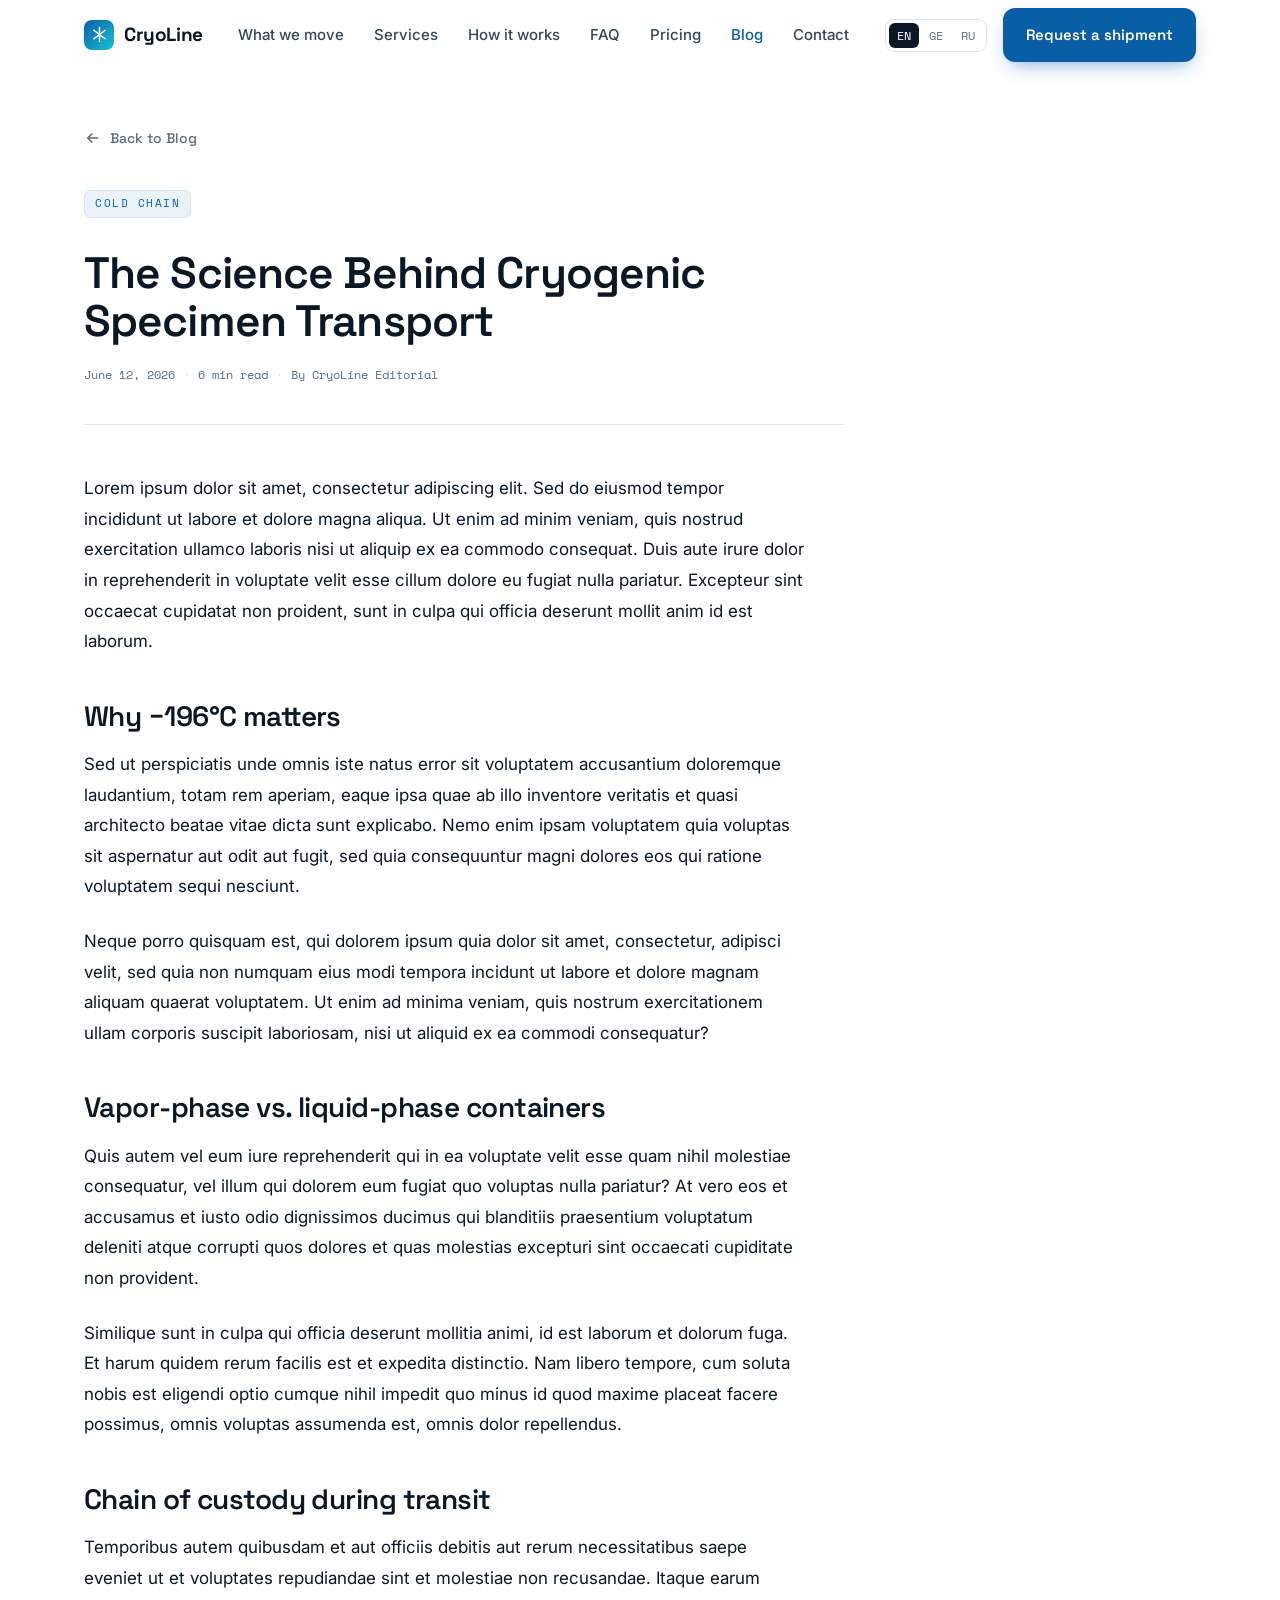
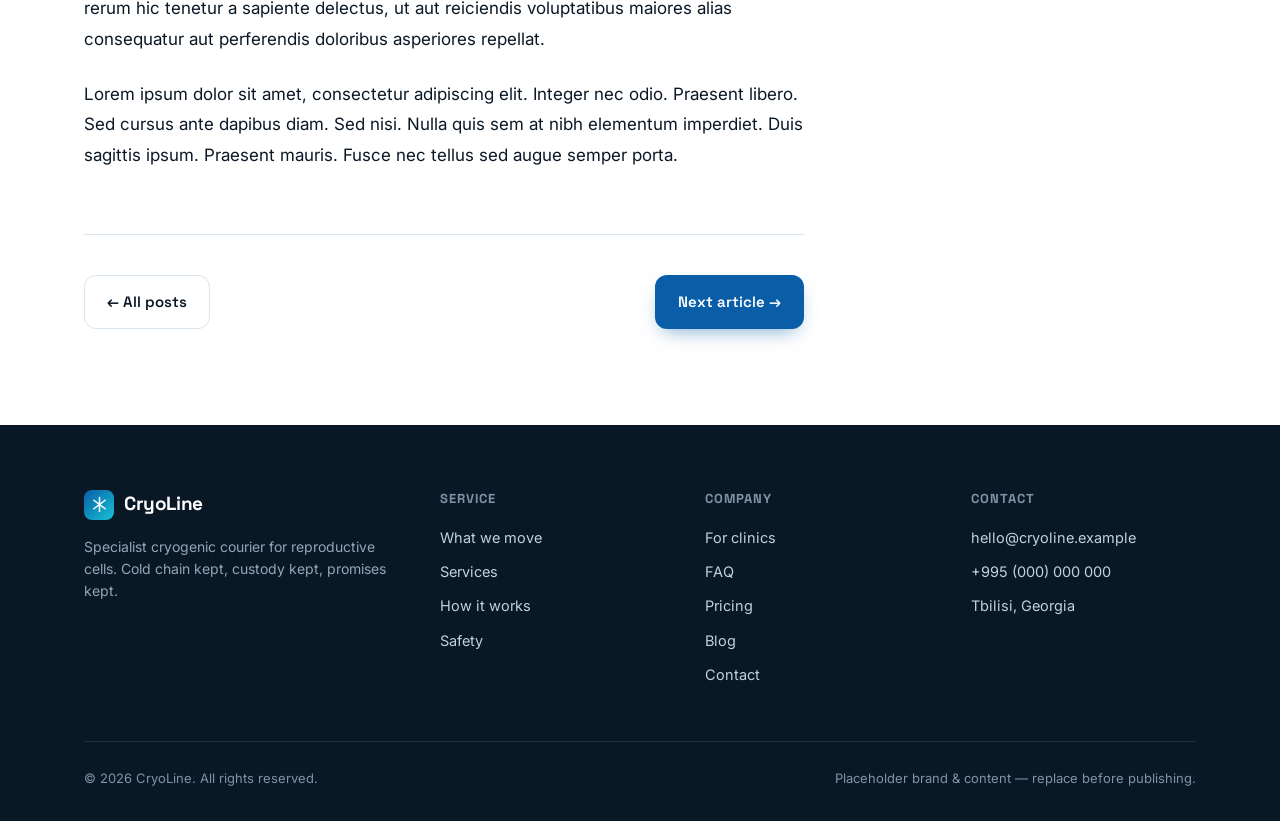
==== commit 099ea025: "Add Pricing and Payment pages; add Pricing to nav across all pages" ====
--- a/blog-post-1.html
+++ b/blog-post-1.html
@@ -26,6 +26,7 @@
       <a href="index.html#services">Services</a>
       <a href="index.html#how">How it works</a>
       <a href="index.html#faq">FAQ</a>
+      <a href="pricing.html">Pricing</a>
       <a href="blog.html" class="nav-active">Blog</a>
       <a href="index.html#contact">Contact</a>
     </nav>
@@ -106,7 +107,8 @@
       </div>
       <div class="foot-col">
         <h4>Company</h4>
-        <a href="index.html#partner">For clinics</a><a href="index.html#faq">FAQ</a><a href="blog.html">Blog</a><a href="index.html#contact">Contact</a>
+        <a href="index.html#partner">For clinics</a><a href="index.html#faq">FAQ</a>
+      <a href="pricing.html">Pricing</a><a href="blog.html">Blog</a><a href="index.html#contact">Contact</a>
       </div>
       <div class="foot-col">
         <h4>Contact</h4>
--- a/style.css
+++ b/style.css
@@ -40,7 +40,7 @@
 .btn-lg{padding:16px 26px;font-size:16px}
 
 /* NAV */
-header.nav{position:sticky;top:0;z-index:50;background:rgba(255,255,255,.72);backdrop-filter:blur(14px);border-bottom:1px solid transparent;transition:border-color .3s,box-shadow .3s}
+header.nav{position:sticky;top:0;z-index:50;background:rgba(255,255,255,.72);-webkit-backdrop-filter:blur(14px);backdrop-filter:blur(14px);border-bottom:1px solid transparent;transition:border-color .3s,box-shadow .3s}
 header.nav.scrolled{border-color:var(--line);box-shadow:0 6px 24px -18px rgba(10,24,38,.4)}
 .nav-inner{display:flex;align-items:center;justify-content:space-between;height:70px}
 .logo{display:flex;align-items:center;gap:10px;font-family:var(--disp);font-weight:700;font-size:19px;letter-spacing:-.02em}
@@ -74,8 +74,9 @@
 .instrument::after{content:"";position:absolute;inset:0;background:radial-gradient(80% 60% at 80% 0%,rgba(23,195,212,.16),transparent 60%);pointer-events:none}
 .inst-top{display:flex;justify-content:space-between;align-items:center;font-family:var(--mono);font-size:11px;letter-spacing:.14em;color:#7f93a6;text-transform:uppercase}
 .pill-live{display:inline-flex;align-items:center;gap:7px;color:#9fe9c4}
-.dot{width:7px;height:7px;border-radius:50%;background:var(--green);box-shadow:0 0 0 0 rgba(23,178,106,.6);animation:pulse 2s infinite}
-@keyframes pulse{0%{box-shadow:0 0 0 0 rgba(23,178,106,.55)}70%{box-shadow:0 0 0 9px rgba(23,178,106,0)}100%{box-shadow:0 0 0 0 rgba(23,178,106,0)}}
+.dot{width:7px;height:7px;border-radius:50%;background:var(--green);position:relative}
+.dot::after{content:"";position:absolute;top:50%;left:50%;width:7px;height:7px;margin:-3.5px 0 0 -3.5px;border-radius:50%;background:rgba(23,178,106,.6);animation:pulse 2s infinite}
+@keyframes pulse{0%{transform:scale(1);opacity:.6}70%{transform:scale(3.5);opacity:0}100%{transform:scale(3.5);opacity:0}}
 .readout{margin:20px 0 6px;display:flex;align-items:baseline;gap:12px}
 .readout .temp{font-family:var(--mono);font-weight:700;font-size:clamp(38px,7vw,56px);letter-spacing:-.02em;color:#eafcff}
 .readout .unit{font-family:var(--mono);color:#7f93a6;font-size:14px}
@@ -102,6 +103,7 @@
 .shead h2{margin-top:16px}
 .shead p{margin-top:16px;color:var(--muted);font-size:18px}
 .center{margin-left:auto;margin-right:auto;text-align:center}
+.shead.center p{margin-left:auto;margin-right:auto}
 
 /* WHAT WE MOVE */
 .move-grid{display:grid;grid-template-columns:repeat(3,1fr);gap:22px}
@@ -161,6 +163,8 @@
 .partner{background:linear-gradient(135deg,var(--navy),var(--ink));color:#fff;border-radius:24px;padding:56px;display:grid;grid-template-columns:1.1fr .9fr;gap:44px;align-items:center;position:relative;overflow:hidden}
 .partner::before{content:"";position:absolute;right:-60px;top:-60px;width:280px;height:280px;border-radius:50%;background:radial-gradient(circle,rgba(23,195,212,.22),transparent 70%)}
 .partner h2{color:#fff}
+.partner .eyebrow{color:var(--cyan)}
+.partner .btn-primary{margin-top:26px}
 .partner p{color:#a9bccb;margin-top:16px;font-size:17px}
 .partner-list{display:grid;gap:14px}
 .partner-list .pl{display:flex;gap:13px;align-items:flex-start;background:rgba(255,255,255,.05);border:1px solid rgba(255,255,255,.09);border-radius:12px;padding:16px 18px}
@@ -191,6 +195,7 @@
 .field input,.field select,.field textarea{width:100%;font-family:var(--sans);font-size:15px;padding:13px 14px;border:1px solid var(--line);border-radius:11px;background:var(--ice-2);color:var(--ink);transition:border-color .2s,box-shadow .2s}
 .field input:focus,.field select:focus,.field textarea:focus{outline:none;border-color:var(--blue);box-shadow:0 0 0 3px rgba(10,94,168,.12);background:#fff}
 .field textarea{resize:vertical;min-height:110px}
+.btn-block{width:100%;justify-content:center}
 .form-note{font-size:12.5px;color:var(--muted);margin-top:8px;text-align:center}
 .form-ok{display:none;text-align:center;padding:16px;background:rgba(23,178,106,.08);border:1px solid rgba(23,178,106,.3);border-radius:12px;color:#0f7a48;font-weight:500;font-size:14.5px;margin-top:8px}
 
